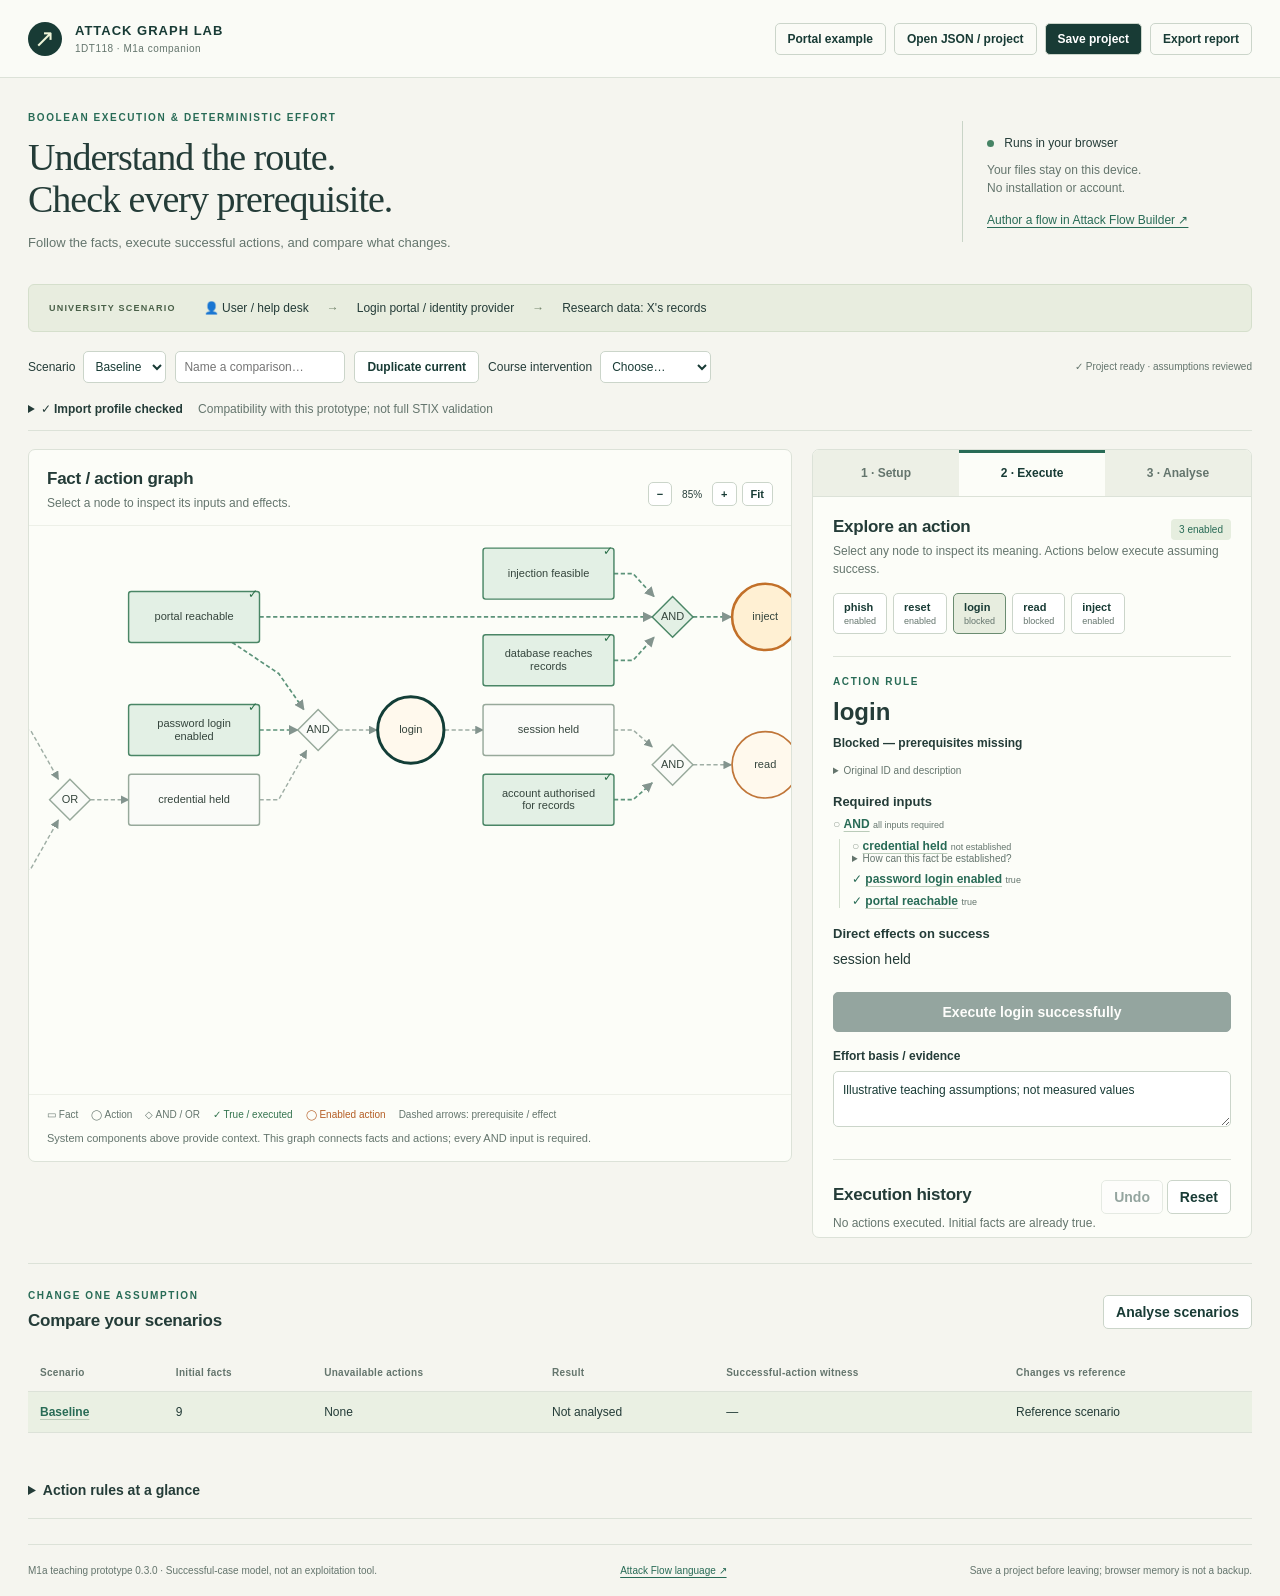
==== attack-flow-companion/index.html @ b6787e46 "Publish Attack Graph Lab companion" ====
<!doctype html>
<html lang="en"><head><meta charset="UTF-8"><meta name="viewport" content="width=device-width, initial-scale=1.0"><meta name="description" content="Explore Boolean attack rules, successful execution, and minimum effort in a browser-only teaching lab."><title>Attack Graph Lab · M1a</title>  <script type="module" crossorigin src="./assets/index-BnneqfgJ.js"></script>
  <link rel="stylesheet" crossorigin href="./assets/index-gf8H1Nhn.css">
</head><body><div id="app"></div></body></html>
---- attack-flow-companion/assets/index-gf8H1Nhn.css ----
:root{color:#243c38;font-synthesis:none;--ink:#183b35;--green:#286b56;--line:#dce2d8;--muted:#64756d;--orange:#b45d24;background:#f5f5ef;font-family:Inter,ui-sans-serif,-apple-system,BlinkMacSystemFont,Segoe UI,sans-serif;font-size:14px}*{box-sizing:border-box}body{margin:0}button,input,select,textarea{font:inherit}button,select,input,textarea{color:var(--ink);background:#fff;border:1px solid #cbd5ca;border-radius:5px}button{cursor:pointer;padding:8px 12px;font-weight:550;transition:background .12s}button:hover:not(:disabled){background:#e6eee3}button:disabled{opacity:.45;cursor:not-allowed}button:focus-visible,a:focus-visible,input:focus-visible,select:focus-visible,textarea:focus-visible,[tabindex]:focus-visible{outline-offset:3px;outline:3px solid #e2ac50}input,select,textarea{max-width:100%;padding:9px}input[type=checkbox]{width:16px;height:16px;accent-color:var(--green);flex-shrink:0}textarea{resize:vertical;width:100%;line-height:1.5}select{cursor:pointer}h1,h2,h3,h4,p{margin-top:0}h2{letter-spacing:-.25px;margin-bottom:10px;font-size:17px}h3{margin-bottom:8px;font-size:24px}h4{margin:18px 0 8px;font-size:13px}p{margin-bottom:12px;line-height:1.55}a{color:var(--green);text-underline-offset:3px}small,.tiny{font-size:11px}.muted{color:var(--muted);font-size:12px}.eyebrow{letter-spacing:1.6px;color:var(--green);margin-bottom:9px;font-size:10px;font-weight:750}code{overflow-wrap:anywhere;font-size:11px}label{line-height:1.5}input[type=checkbox]+span{flex:1}.topbar{border-bottom:1px solid var(--line);background:#fafbf6;justify-content:space-between;align-items:center;gap:20px;height:78px;padding:0 max(28px,50vw - 750px);display:flex}.brand{letter-spacing:1px;color:var(--ink);align-items:center;gap:13px;font-size:13px;font-weight:750;text-decoration:none;display:flex}.brand small{letter-spacing:.5px;color:var(--muted);margin-top:5px;font-size:10px;font-weight:400;display:block}.brand-mark{background:var(--ink);color:#eef5d9;border-radius:50%;place-content:center;width:34px;height:34px;font-size:25px;display:grid}.topbar nav{gap:8px;display:flex}.topbar nav button{background:0 0;font-size:12px}.topbar nav #save-project{background:var(--ink);color:#fff}.topbar nav #save-project:hover{background:#2c5d4f}main{max-width:1500px;margin:auto;padding:32px 28px 20px}.intro{justify-content:space-between;align-items:center;gap:30px;margin-bottom:30px;display:flex}.intro h1{letter-spacing:-1px;margin:10px 0 12px;font-family:Georgia,Times New Roman,serif;font-size:38px;font-weight:400;line-height:1.13}.intro>div>p:last-child{color:var(--muted);margin-bottom:0;font-size:13px}.intro aside{border-left:1px solid #c9d4c7;min-width:290px;padding:12px 0 12px 24px;font-size:12px;line-height:1.7}.intro aside p{color:var(--muted);margin:7px 0 12px}.local-dot{background:#468465;border-radius:50%;width:7px;height:7px;margin-right:7px;display:inline-block}.scenario-strip{background:#e8eddf;border:1px solid #d5dfcc;border-radius:6px;flex-wrap:wrap;align-items:center;gap:18px;padding:16px 20px;font-size:12px;display:flex}.scenario-strip strong{letter-spacing:1.2px;color:#496048;margin-right:10px;font-size:9px}.scenario-strip b{color:#71836a;font-weight:400}.scenario-toolbar{flex-wrap:wrap;align-items:center;gap:9px;padding:19px 0;display:flex}.scenario-toolbar label{align-items:center;gap:8px;font-size:12px;display:flex}.scenario-toolbar select{max-width:230px;padding:7px}.scenario-toolbar input{width:170px;padding:8px;font-size:12px}.scenario-toolbar button{font-size:12px}.save-status{color:var(--muted);margin-left:auto;font-size:10px}.notice{background:#fff3dc;border:1px solid #e5d7b4;border-radius:5px;margin-bottom:12px;padding:12px 42px 12px 15px;font-size:12px;line-height:1.5;position:relative}.notice button{background:0 0;border:0;font-size:20px;position:absolute;top:5px;right:6px}.previous{color:var(--muted);margin-bottom:12px;font-size:11px}.previous button{padding:4px 8px;font-size:11px}.import-report{border-bottom:1px solid var(--line);margin-bottom:18px;padding-bottom:14px;font-size:12px}.import-report summary{cursor:pointer;font-weight:600}.import-report summary span{color:var(--muted);margin-left:12px;font-weight:400}.import-report li{padding:6px 0;line-height:1.5}.import-report li strong{text-transform:uppercase;font-size:10px}.import-report li code{color:var(--muted);display:block}.import-report .error{color:#923d25}.import-report>p{color:var(--muted)}.workspace{grid-template-columns:minmax(0,1fr) 440px;align-items:start;gap:20px;display:grid}.graph-panel,.control-panel{border:1px solid var(--line);background:#fcfdf8;border-radius:7px;overflow:hidden}.panel-heading{justify-content:space-between;align-items:center;gap:12px;display:flex}.graph-panel>.panel-heading{padding:19px 18px 5px}.panel-heading p{margin-bottom:8px}.panel-heading h2{margin-bottom:5px}.zoom-controls{align-items:center;gap:5px;font-size:10px;display:flex}.zoom-controls button{padding:5px 8px;font-size:11px}.zoom-controls span{text-align:center;min-width:30px}.graph-scroll{background-color:#fcfdf8;background-image:radial-gradient(#dce3d5 .7px,#0000 .7px);background-size:18px 18px;border-top:1px solid #edf0e8;border-bottom:1px solid #edf0e8;height:570px;overflow:auto}.graph-content{padding:0}.graph-scroll svg{max-width:none;display:block}.edge{fill:none;stroke:#9faea5;stroke-width:1.7px;stroke-dasharray:5 3}.edge.live{stroke:#5c937a;stroke-width:2px}.node{cursor:pointer;outline:none}.node>circle,.node>rect,.node>path{fill:#fafbf8;stroke:#97a99b;stroke-width:1.7px}.node text{fill:#35453d;pointer-events:none;font-size:13px}.node.action>circle{fill:#fff9ed;stroke:#c07639;stroke-width:2px}.node.enabled>circle{fill:#fff0d3;stroke:#c27029;stroke-width:3px}.node.active>circle,.node.active>rect,.node.active>path{fill:#e3f0e5;stroke:#4a8666}.node.goal>rect{fill:#faf1d9;stroke:#a98029;stroke-width:2.5px}.node.unavailable{opacity:.45}.node.selected>circle,.node.selected>rect,.node.selected>path,.node:focus>circle,.node:focus>rect,.node:focus>path{stroke:#123e37;stroke-width:3.5px}.node .check{fill:#276c46;font-size:14px;font-weight:800}.legend{color:var(--muted);flex-wrap:wrap;gap:13px;padding:14px 18px 6px;font-size:10px;display:flex}.legend .orange{color:var(--orange)}.yes{color:#34744f}.model-caution{color:var(--muted);margin:0;padding:4px 18px 14px;font-size:11px}.tabs{border-bottom:1px solid var(--line);background:#edf0e6;display:flex}.tabs button{color:var(--muted);background:0 0;border:0;border-radius:0;flex:1;padding:16px 5px;font-size:12px}.tabs button[aria-selected=true]{color:var(--ink);box-shadow:inset 0 3px var(--green);background:#fcfdf8}.panel-body{max-height:740px;padding:20px;overflow:auto}.field{margin:15px 0;font-size:12px;font-weight:550;display:block}.field input,.field textarea,.field select{width:100%;margin-top:6px;font-weight:400;display:block}.fact-list{grid-template-columns:1fr 1fr;gap:7px 12px;display:grid}.fact-list label,fieldset>label,.review{align-items:start;gap:7px;font-size:11px;display:flex}fieldset{border:1px solid var(--line);border-radius:5px;margin:15px 0;padding:12px}legend{padding:0 5px;font-size:11px;font-weight:650}.review{background:#eaf0e3;border-radius:4px;margin-bottom:25px;padding:12px;line-height:1.55}.costs{border-collapse:collapse;width:100%;font-size:12px}.costs th,.costs td{text-align:left;border-bottom:1px solid var(--line);padding:8px 4px}.costs th small{color:var(--muted);font-weight:400;display:block}.costs .effort{width:95px;padding:7px}.costs thead th{color:var(--muted);font-size:10px;font-weight:500}.text-button{text-align:left;color:var(--green);text-underline-offset:3px;border:0;padding:0;font-weight:550;-webkit-text-decoration:underline #bacbb9;text-decoration:underline #bacbb9;background:0 0!important}.badge{color:var(--green);white-space:nowrap;background:#e6eedf;border-radius:4px;padding:5px 8px;font-size:10px}.action-picker{flex-wrap:wrap;gap:6px;margin:14px 0 22px;display:flex}.action-picker button{text-align:left;padding:7px 10px;font-size:11px}.action-picker span{color:var(--muted);margin-top:3px;font-size:9px;font-weight:400;display:block}.action-picker .chosen{background:#e7eddf;border-color:#6b8c71}.inspector{border-top:1px solid var(--line);border-bottom:1px solid var(--line);margin-bottom:20px;padding:17px 0}.inspector details{color:var(--muted);font-size:10px}.inspector details code{margin:9px 0;display:block}.node-status{font-size:12px;font-weight:600}.requirements{margin:0;padding-left:0;font-size:12px;list-style:none}.requirements ul{border-left:1px solid #d3dfce;margin:5px 0 7px 6px;padding-left:12px;list-style:none}.requirements li{margin:8px 0}.requirements small{color:var(--muted);font-size:9px}.truth{color:#9aa69b}.truth.yes{color:var(--green)}.primary{background:var(--ink);border-color:var(--ink);color:#fff}.primary:hover:not(:disabled){background:#2d5d4b}.wide{width:100%;margin-top:10px;padding:11px}.button-row{flex-wrap:wrap;gap:8px;margin:20px 0;display:flex}.history{padding-left:20px;font-size:12px}.history li{padding:7px 0}.history p{color:var(--muted);margin:4px 0;font-size:11px}.history small{float:right;color:var(--muted)}.success{background:#ebf3e5;border-left:3px solid #4d8558;padding:12px;font-size:12px}.result{border-top:1px solid var(--line);border-bottom:1px solid var(--line);margin:20px 0;padding:20px 0}.result-number{color:var(--ink);margin:8px 0 15px;font-family:Georgia,serif;font-size:32px;line-height:1.3}.result-number small{font-family:inherit;font-size:17px}.result p{font-size:12px}.witness{padding-left:20px;font-size:13px;line-height:2.3}.witness span{float:right;color:var(--muted);font-size:11px}.scope{background:#f0f2e9;border-radius:4px;padding:1px 13px 8px}.scope p{color:var(--muted);font-size:11px}.comparison{border-top:1px solid var(--line);margin:25px 0;padding:24px 0}.comparison>.panel-heading{margin-bottom:18px}.table-scroll{overflow:auto}.comparison table{border-collapse:collapse;width:100%;min-width:650px;font-size:12px}.comparison th,.comparison td{text-align:left;border-bottom:1px solid var(--line);padding:13px 12px}.comparison thead th{letter-spacing:.3px;color:var(--muted);font-size:10px;font-weight:550}.comparison .current{background:#eaf0e3}footer{border-top:1px solid var(--line);color:var(--muted);flex-wrap:wrap;justify-content:space-between;gap:15px;padding-top:20px;font-size:10px;display:flex}.rule-summary{border-bottom:1px solid var(--line);margin:0 0 25px;padding:0 0 20px}.rule-summary>summary{cursor:pointer;font-size:14px;font-weight:650}.rule-summary p{margin-top:15px}.rule-summary table{border-collapse:collapse;width:100%;min-width:650px;font-size:12px}.rule-summary td,.rule-summary th{text-align:left;border-bottom:1px solid var(--line);padding:12px;line-height:1.7}.rule-summary th small{color:var(--muted);font-size:10px;font-weight:400;display:block}@media (min-width:1700px){.workspace{grid-template-columns:minmax(0,1fr) 470px}.graph-scroll{height:650px}.panel-body{max-height:820px}}@media (max-width:1100px){.workspace{grid-template-columns:minmax(0,1fr) 380px}.topbar{flex-wrap:wrap;height:auto;min-height:78px;padding:18px 22px}.intro h1{font-size:33px}.scenario-toolbar .save-status{margin-left:0}.fact-list{grid-template-columns:1fr}.graph-scroll{height:560px}}@media (max-width:800px){main{padding:22px 16px}.workspace{grid-template-columns:1fr}.intro{align-items:start;gap:20px}.intro aside{min-width:0;max-width:220px;padding-left:15px;font-size:11px}.intro h1{font-size:29px}.graph-scroll{height:400px}.panel-body{max-height:none}.topbar nav{flex-wrap:wrap}.topbar nav button{padding:7px;font-size:11px}.scenario-strip{gap:10px}.comparison .panel-heading{align-items:start}.import-report summary span{margin:6px 0;display:block}.fact-list{grid-template-columns:1fr 1fr}}@media (max-width:500px){.intro{display:block}.intro aside{border-left:0;max-width:none;padding:10px 0}.intro h1 br{display:initial}.scenario-toolbar{align-items:stretch}.scenario-toolbar label{flex-wrap:wrap}.panel-body{padding:16px}.scenario-strip{font-size:11px}.fact-list{grid-template-columns:1fr}.zoom-controls{gap:3px}.graph-panel>.panel-heading{padding:14px 10px 5px}.graph-panel h2{font-size:15px}}
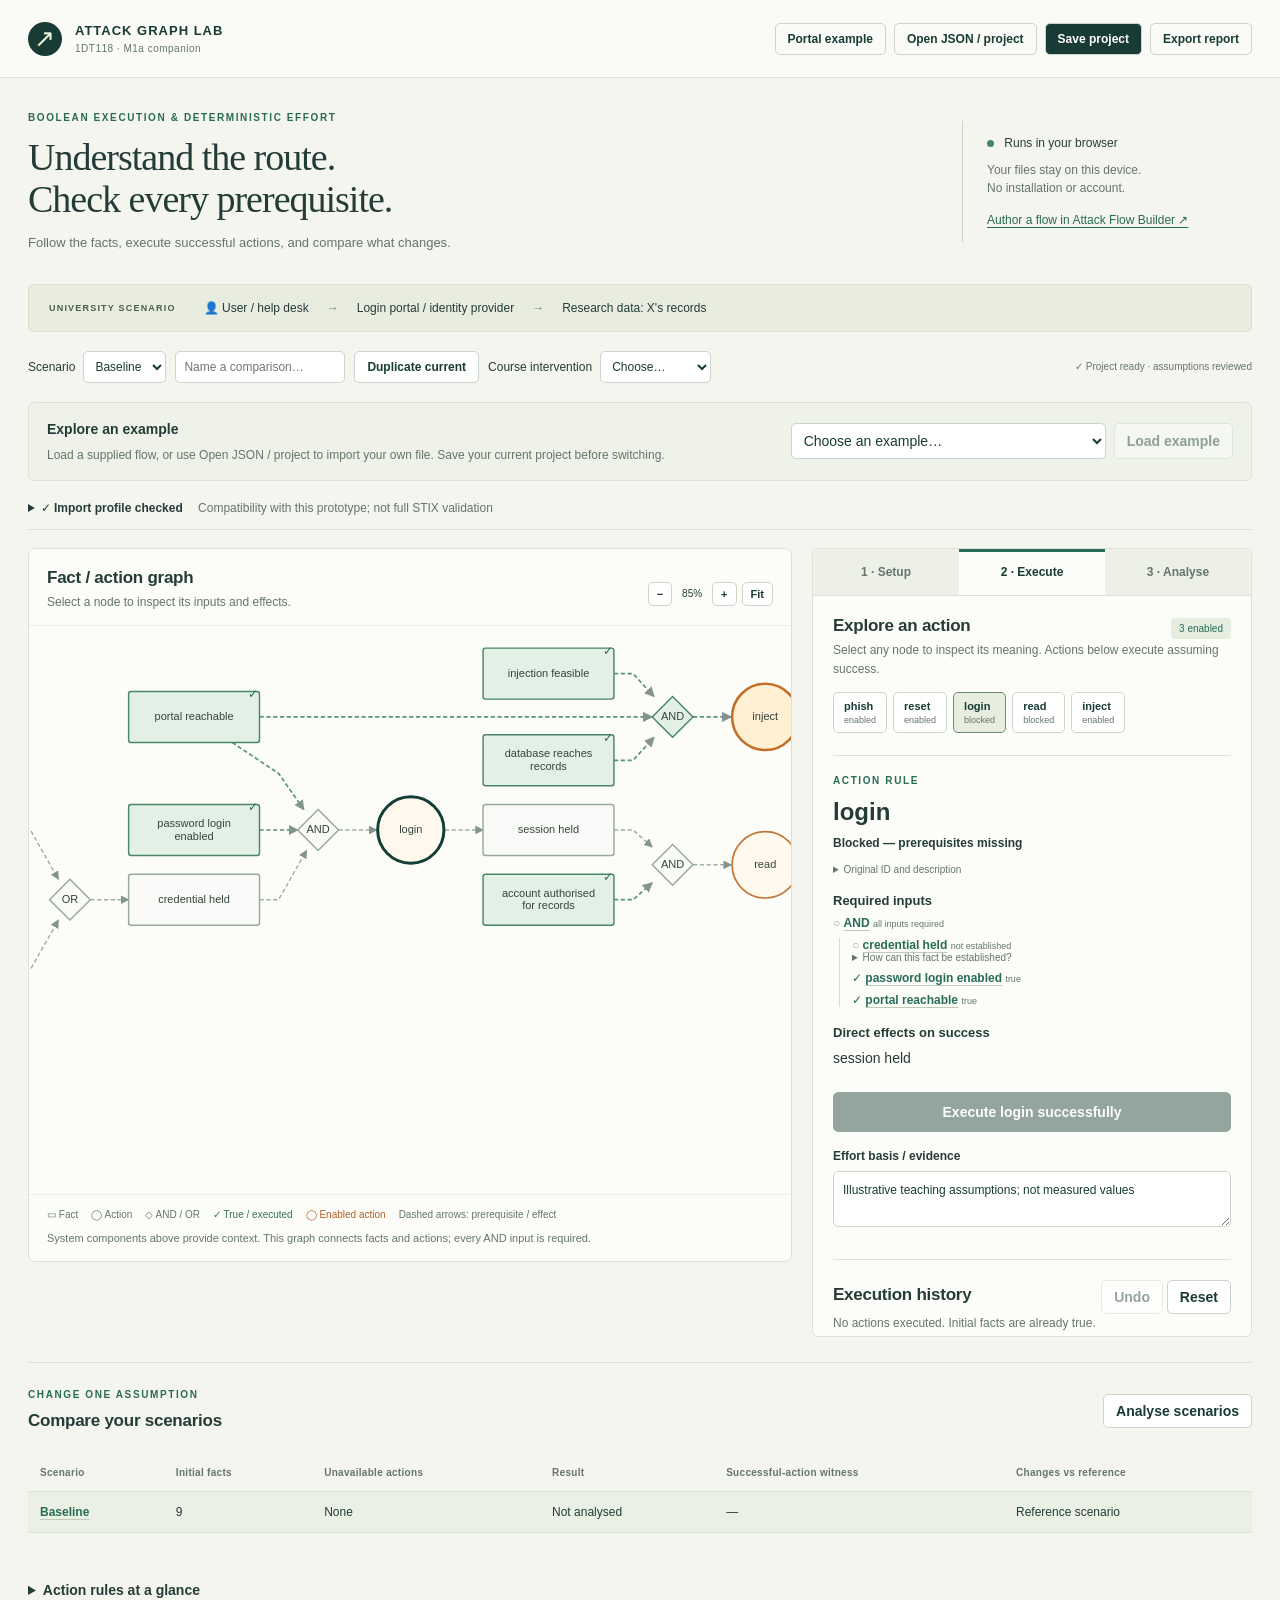
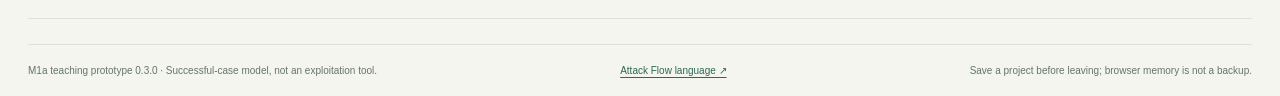
==== commit e05007b1: "Publish dynamic example selector and verified companion build" ====
--- a/attack-flow-companion/index.html
+++ b/attack-flow-companion/index.html
@@ -1,4 +1,4 @@
 <!doctype html>
-<html lang="en"><head><meta charset="UTF-8"><meta name="viewport" content="width=device-width, initial-scale=1.0"><meta name="description" content="Explore Boolean attack rules, successful execution, and minimum effort in a browser-only teaching lab."><title>Attack Graph Lab · M1a</title>  <script type="module" crossorigin src="./assets/index-BnneqfgJ.js"></script>
-  <link rel="stylesheet" crossorigin href="./assets/index-gf8H1Nhn.css">
+<html lang="en"><head><meta charset="UTF-8"><meta name="viewport" content="width=device-width, initial-scale=1.0"><meta name="description" content="Explore Boolean attack rules, successful execution, and minimum effort in a browser-only teaching lab."><title>Attack Graph Lab · M1a</title>  <script type="module" crossorigin src="./assets/index-gMmMOft0.js"></script>
+  <link rel="stylesheet" crossorigin href="./assets/index-DsyqWBYB.css">
 </head><body><div id="app"></div></body></html>
--- a/attack-flow-companion/assets/index-DsyqWBYB.css
+++ b/attack-flow-companion/assets/index-DsyqWBYB.css
@@ -0,0 +1 @@
+:root{color:#243c38;font-synthesis:none;--ink:#183b35;--green:#286b56;--line:#dce2d8;--muted:#64756d;--orange:#b45d24;background:#f5f5ef;font-family:Inter,ui-sans-serif,-apple-system,BlinkMacSystemFont,Segoe UI,sans-serif;font-size:14px}*{box-sizing:border-box}body{margin:0}button,input,select,textarea{font:inherit}button,select,input,textarea{color:var(--ink);background:#fff;border:1px solid #cbd5ca;border-radius:5px}button{cursor:pointer;padding:8px 12px;font-weight:550;transition:background .12s}button:hover:not(:disabled){background:#e6eee3}button:disabled{opacity:.45;cursor:not-allowed}button:focus-visible,a:focus-visible,input:focus-visible,select:focus-visible,textarea:focus-visible,[tabindex]:focus-visible{outline-offset:3px;outline:3px solid #e2ac50}input,select,textarea{max-width:100%;padding:9px}input[type=checkbox]{width:16px;height:16px;accent-color:var(--green);flex-shrink:0}textarea{resize:vertical;width:100%;line-height:1.5}select{cursor:pointer}h1,h2,h3,h4,p{margin-top:0}h2{letter-spacing:-.25px;margin-bottom:10px;font-size:17px}h3{margin-bottom:8px;font-size:24px}h4{margin:18px 0 8px;font-size:13px}p{margin-bottom:12px;line-height:1.55}a{color:var(--green);text-underline-offset:3px}small,.tiny{font-size:11px}.muted{color:var(--muted);font-size:12px}.eyebrow{letter-spacing:1.6px;color:var(--green);margin-bottom:9px;font-size:10px;font-weight:750}code{overflow-wrap:anywhere;font-size:11px}label{line-height:1.5}input[type=checkbox]+span{flex:1}.topbar{border-bottom:1px solid var(--line);background:#fafbf6;justify-content:space-between;align-items:center;gap:20px;height:78px;padding:0 max(28px,50vw - 750px);display:flex}.brand{letter-spacing:1px;color:var(--ink);align-items:center;gap:13px;font-size:13px;font-weight:750;text-decoration:none;display:flex}.brand small{letter-spacing:.5px;color:var(--muted);margin-top:5px;font-size:10px;font-weight:400;display:block}.brand-mark{background:var(--ink);color:#eef5d9;border-radius:50%;place-content:center;width:34px;height:34px;font-size:25px;display:grid}.topbar nav{gap:8px;display:flex}.topbar nav button{background:0 0;font-size:12px}.topbar nav #save-project{background:var(--ink);color:#fff}.topbar nav #save-project:hover{background:#2c5d4f}main{max-width:1500px;margin:auto;padding:32px 28px 20px}.intro{justify-content:space-between;align-items:center;gap:30px;margin-bottom:30px;display:flex}.intro h1{letter-spacing:-1px;margin:10px 0 12px;font-family:Georgia,Times New Roman,serif;font-size:38px;font-weight:400;line-height:1.13}.intro>div>p:last-child{color:var(--muted);margin-bottom:0;font-size:13px}.intro aside{border-left:1px solid #c9d4c7;min-width:290px;padding:12px 0 12px 24px;font-size:12px;line-height:1.7}.intro aside p{color:var(--muted);margin:7px 0 12px}.local-dot{background:#468465;border-radius:50%;width:7px;height:7px;margin-right:7px;display:inline-block}.scenario-strip{background:#e8eddf;border:1px solid #d5dfcc;border-radius:6px;flex-wrap:wrap;align-items:center;gap:18px;padding:16px 20px;font-size:12px;display:flex}.scenario-strip strong{letter-spacing:1.2px;color:#496048;margin-right:10px;font-size:9px}.scenario-strip b{color:#71836a;font-weight:400}.scenario-toolbar{flex-wrap:wrap;align-items:center;gap:9px;padding:19px 0;display:flex}.scenario-toolbar label{align-items:center;gap:8px;font-size:12px;display:flex}.scenario-toolbar select{max-width:230px;padding:7px}.scenario-toolbar input{width:170px;padding:8px;font-size:12px}.scenario-toolbar button{font-size:12px}.save-status{color:var(--muted);margin-left:auto;font-size:10px}.notice{background:#fff3dc;border:1px solid #e5d7b4;border-radius:5px;margin-bottom:12px;padding:12px 42px 12px 15px;font-size:12px;line-height:1.5;position:relative}.notice button{background:0 0;border:0;font-size:20px;position:absolute;top:5px;right:6px}.previous{color:var(--muted);margin-bottom:12px;font-size:11px}.previous button{padding:4px 8px;font-size:11px}.import-report{border-bottom:1px solid var(--line);margin-bottom:18px;padding-bottom:14px;font-size:12px}.import-report summary{cursor:pointer;font-weight:600}.import-report summary span{color:var(--muted);margin-left:12px;font-weight:400}.import-report li{padding:6px 0;line-height:1.5}.import-report li strong{text-transform:uppercase;font-size:10px}.import-report li code{color:var(--muted);display:block}.import-report .error{color:#923d25}.import-report>p{color:var(--muted)}.workspace{grid-template-columns:minmax(0,1fr) 440px;align-items:start;gap:20px;display:grid}.graph-panel,.control-panel{border:1px solid var(--line);background:#fcfdf8;border-radius:7px;overflow:hidden}.panel-heading{justify-content:space-between;align-items:center;gap:12px;display:flex}.graph-panel>.panel-heading{padding:19px 18px 5px}.panel-heading p{margin-bottom:8px}.panel-heading h2{margin-bottom:5px}.zoom-controls{align-items:center;gap:5px;font-size:10px;display:flex}.zoom-controls button{padding:5px 8px;font-size:11px}.zoom-controls span{text-align:center;min-width:30px}.graph-scroll{background-color:#fcfdf8;background-image:radial-gradient(#dce3d5 .7px,#0000 .7px);background-size:18px 18px;border-top:1px solid #edf0e8;border-bottom:1px solid #edf0e8;height:570px;overflow:auto}.graph-content{padding:0}.graph-scroll svg{max-width:none;display:block}.edge{fill:none;stroke:#9faea5;stroke-width:1.7px;stroke-dasharray:5 3}.edge.live{stroke:#5c937a;stroke-width:2px}.node{cursor:pointer;outline:none}.node>circle,.node>rect,.node>path{fill:#fafbf8;stroke:#97a99b;stroke-width:1.7px}.node text{fill:#35453d;pointer-events:none;font-size:13px}.node.action>circle{fill:#fff9ed;stroke:#c07639;stroke-width:2px}.node.enabled>circle{fill:#fff0d3;stroke:#c27029;stroke-width:3px}.node.active>circle,.node.active>rect,.node.active>path{fill:#e3f0e5;stroke:#4a8666}.node.goal>rect{fill:#faf1d9;stroke:#a98029;stroke-width:2.5px}.node.unavailable{opacity:.45}.node.selected>circle,.node.selected>rect,.node.selected>path,.node:focus>circle,.node:focus>rect,.node:focus>path{stroke:#123e37;stroke-width:3.5px}.node .check{fill:#276c46;font-size:14px;font-weight:800}.legend{color:var(--muted);flex-wrap:wrap;gap:13px;padding:14px 18px 6px;font-size:10px;display:flex}.legend .orange{color:var(--orange)}.yes{color:#34744f}.model-caution{color:var(--muted);margin:0;padding:4px 18px 14px;font-size:11px}.tabs{border-bottom:1px solid var(--line);background:#edf0e6;display:flex}.tabs button{color:var(--muted);background:0 0;border:0;border-radius:0;flex:1;padding:16px 5px;font-size:12px}.tabs button[aria-selected=true]{color:var(--ink);box-shadow:inset 0 3px var(--green);background:#fcfdf8}.panel-body{max-height:740px;padding:20px;overflow:auto}.field{margin:15px 0;font-size:12px;font-weight:550;display:block}.field input,.field textarea,.field select{width:100%;margin-top:6px;font-weight:400;display:block}.fact-list{grid-template-columns:1fr 1fr;gap:7px 12px;display:grid}.fact-list label,fieldset>label,.review{align-items:start;gap:7px;font-size:11px;display:flex}fieldset{border:1px solid var(--line);border-radius:5px;margin:15px 0;padding:12px}legend{padding:0 5px;font-size:11px;font-weight:650}.review{background:#eaf0e3;border-radius:4px;margin-bottom:25px;padding:12px;line-height:1.55}.costs{border-collapse:collapse;width:100%;font-size:12px}.costs th,.costs td{text-align:left;border-bottom:1px solid var(--line);padding:8px 4px}.costs th small{color:var(--muted);font-weight:400;display:block}.costs .effort{width:95px;padding:7px}.costs thead th{color:var(--muted);font-size:10px;font-weight:500}.text-button{text-align:left;color:var(--green);text-underline-offset:3px;border:0;padding:0;font-weight:550;-webkit-text-decoration:underline #bacbb9;text-decoration:underline #bacbb9;background:0 0!important}.badge{color:var(--green);white-space:nowrap;background:#e6eedf;border-radius:4px;padding:5px 8px;font-size:10px}.action-picker{flex-wrap:wrap;gap:6px;margin:14px 0 22px;display:flex}.action-picker button{text-align:left;padding:7px 10px;font-size:11px}.action-picker span{color:var(--muted);margin-top:3px;font-size:9px;font-weight:400;display:block}.action-picker .chosen{background:#e7eddf;border-color:#6b8c71}.inspector{border-top:1px solid var(--line);border-bottom:1px solid var(--line);margin-bottom:20px;padding:17px 0}.inspector details{color:var(--muted);font-size:10px}.inspector details code{margin:9px 0;display:block}.node-status{font-size:12px;font-weight:600}.requirements{margin:0;padding-left:0;font-size:12px;list-style:none}.requirements ul{border-left:1px solid #d3dfce;margin:5px 0 7px 6px;padding-left:12px;list-style:none}.requirements li{margin:8px 0}.requirements small{color:var(--muted);font-size:9px}.truth{color:#9aa69b}.truth.yes{color:var(--green)}.primary{background:var(--ink);border-color:var(--ink);color:#fff}.primary:hover:not(:disabled){background:#2d5d4b}.wide{width:100%;margin-top:10px;padding:11px}.button-row{flex-wrap:wrap;gap:8px;margin:20px 0;display:flex}.history{padding-left:20px;font-size:12px}.history li{padding:7px 0}.history p{color:var(--muted);margin:4px 0;font-size:11px}.history small{float:right;color:var(--muted)}.success{background:#ebf3e5;border-left:3px solid #4d8558;padding:12px;font-size:12px}.result{border-top:1px solid var(--line);border-bottom:1px solid var(--line);margin:20px 0;padding:20px 0}.result-number{color:var(--ink);margin:8px 0 15px;font-family:Georgia,serif;font-size:32px;line-height:1.3}.result-number small{font-family:inherit;font-size:17px}.result p{font-size:12px}.witness{padding-left:20px;font-size:13px;line-height:2.3}.witness span{float:right;color:var(--muted);font-size:11px}.scope{background:#f0f2e9;border-radius:4px;padding:1px 13px 8px}.scope p{color:var(--muted);font-size:11px}.comparison{border-top:1px solid var(--line);margin:25px 0;padding:24px 0}.comparison>.panel-heading{margin-bottom:18px}.table-scroll{overflow:auto}.comparison table{border-collapse:collapse;width:100%;min-width:650px;font-size:12px}.comparison th,.comparison td{text-align:left;border-bottom:1px solid var(--line);padding:13px 12px}.comparison thead th{letter-spacing:.3px;color:var(--muted);font-size:10px;font-weight:550}.comparison .current{background:#eaf0e3}footer{border-top:1px solid var(--line);color:var(--muted);flex-wrap:wrap;justify-content:space-between;gap:15px;padding-top:20px;font-size:10px;display:flex}.rule-summary{border-bottom:1px solid var(--line);margin:0 0 25px;padding:0 0 20px}.rule-summary>summary{cursor:pointer;font-size:14px;font-weight:650}.rule-summary p{margin-top:15px}.rule-summary table{border-collapse:collapse;width:100%;min-width:650px;font-size:12px}.rule-summary td,.rule-summary th{text-align:left;border-bottom:1px solid var(--line);padding:12px;line-height:1.7}.rule-summary th small{color:var(--muted);font-size:10px;font-weight:400;display:block}@media (min-width:1700px){.workspace{grid-template-columns:minmax(0,1fr) 470px}.graph-scroll{height:650px}.panel-body{max-height:820px}}@media (max-width:1100px){.workspace{grid-template-columns:minmax(0,1fr) 380px}.topbar{flex-wrap:wrap;height:auto;min-height:78px;padding:18px 22px}.intro h1{font-size:33px}.scenario-toolbar .save-status{margin-left:0}.fact-list{grid-template-columns:1fr}.graph-scroll{height:560px}}@media (max-width:800px){main{padding:22px 16px}.workspace{grid-template-columns:1fr}.intro{align-items:start;gap:20px}.intro aside{min-width:0;max-width:220px;padding-left:15px;font-size:11px}.intro h1{font-size:29px}.graph-scroll{height:400px}.panel-body{max-height:none}.topbar nav{flex-wrap:wrap}.topbar nav button{padding:7px;font-size:11px}.scenario-strip{gap:10px}.comparison .panel-heading{align-items:start}.import-report summary span{margin:6px 0;display:block}.fact-list{grid-template-columns:1fr 1fr}}@media (max-width:500px){.intro{display:block}.intro aside{border-left:0;max-width:none;padding:10px 0}.intro h1 br{display:initial}.scenario-toolbar{align-items:stretch}.scenario-toolbar label{flex-wrap:wrap}.panel-body{padding:16px}.scenario-strip{font-size:11px}.fact-list{grid-template-columns:1fr}.zoom-controls{gap:3px}.graph-panel>.panel-heading{padding:14px 10px 5px}.graph-panel h2{font-size:15px}}.example-library{border:1px solid var(--line);background:#eef2e8;border-radius:6px;flex-wrap:wrap;justify-content:space-between;align-items:center;gap:20px;margin:0 0 20px;padding:16px 18px;display:flex}.example-library label{font-weight:650}.example-library p{margin:6px 0 0;font-size:12px}.example-controls{flex-wrap:wrap;gap:8px;max-width:100%;display:flex}.example-controls select{min-width:220px;max-width:100%;padding:8px}.example-controls button{white-space:nowrap}@media (max-width:500px){.example-controls{width:100%}.example-controls select{width:100%;min-width:0}}
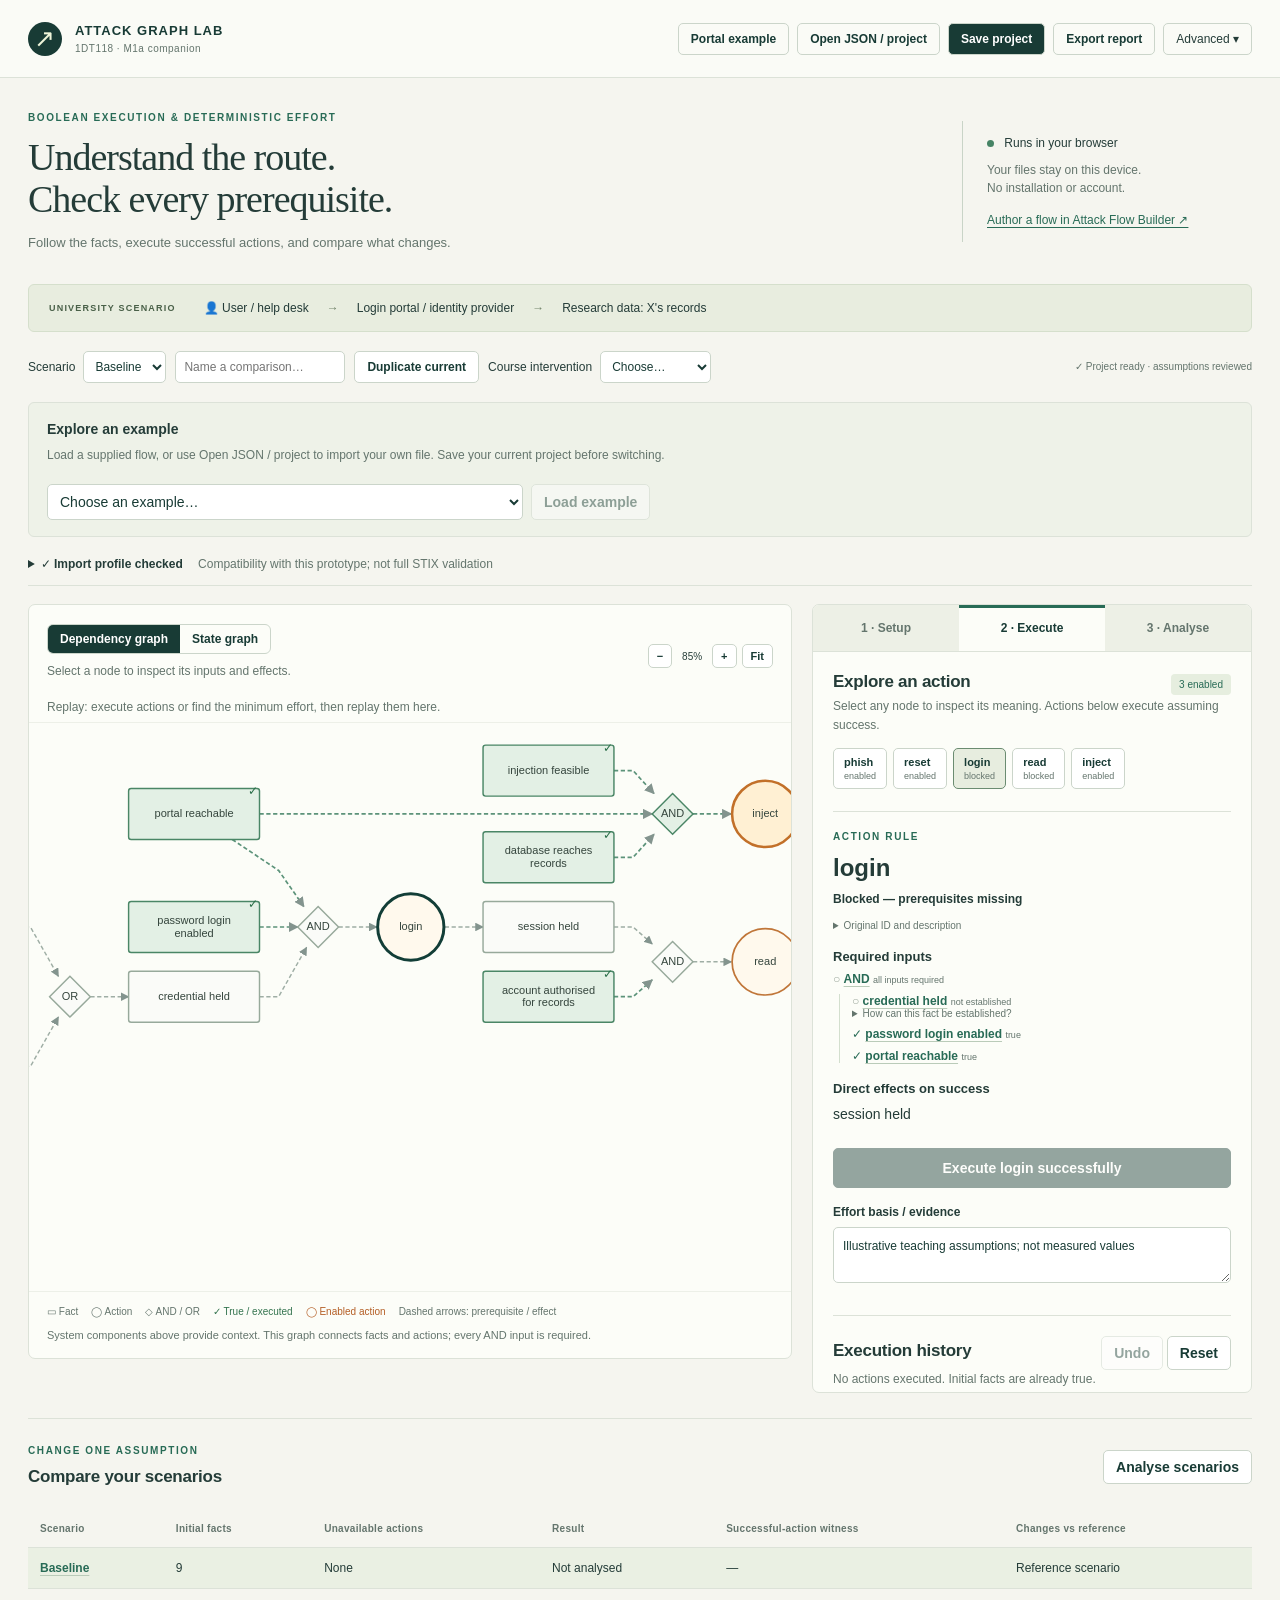
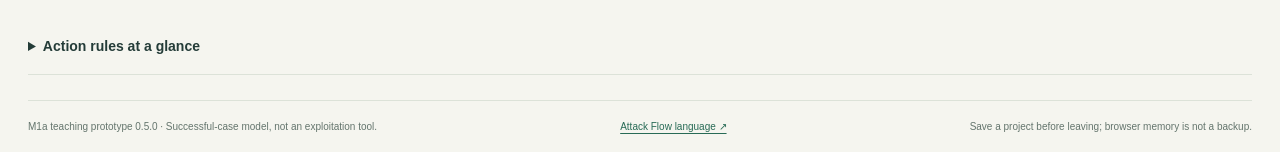
==== commit 0daf85da: "updates to attack-flow" ====
--- a/attack-flow-companion/index.html
+++ b/attack-flow-companion/index.html
@@ -1,4 +1,4 @@
 <!doctype html>
-<html lang="en"><head><meta charset="UTF-8"><meta name="viewport" content="width=device-width, initial-scale=1.0"><meta name="description" content="Explore Boolean attack rules, successful execution, and minimum effort in a browser-only teaching lab."><title>Attack Graph Lab · M1a</title>  <script type="module" crossorigin src="./assets/index-gMmMOft0.js"></script>
-  <link rel="stylesheet" crossorigin href="./assets/index-DsyqWBYB.css">
+<html lang="en"><head><meta charset="UTF-8"><meta name="viewport" content="width=device-width, initial-scale=1.0"><meta name="description" content="Explore Boolean attack rules, successful execution, and minimum effort in a browser-only teaching lab."><title>Attack Graph Lab · M1a</title>  <script type="module" crossorigin src="./assets/index-CYoRhd_j.js"></script>
+  <link rel="stylesheet" crossorigin href="./assets/index-DUgejhs0.css">
 </head><body><div id="app"></div></body></html>
--- a/attack-flow-companion/assets/index-DUgejhs0.css
+++ b/attack-flow-companion/assets/index-DUgejhs0.css
@@ -0,0 +1 @@
+:root{color:#243c38;font-synthesis:none;--ink:#183b35;--green:#286b56;--line:#dce2d8;--muted:#64756d;--orange:#b45d24;background:#f5f5ef;font-family:Inter,ui-sans-serif,-apple-system,BlinkMacSystemFont,Segoe UI,sans-serif;font-size:14px}*{box-sizing:border-box}body{margin:0}button,input,select,textarea{font:inherit}button,select,input,textarea{color:var(--ink);background:#fff;border:1px solid #cbd5ca;border-radius:5px}button{cursor:pointer;padding:8px 12px;font-weight:550;transition:background .12s}button:hover:not(:disabled){background:#e6eee3}button:disabled{opacity:.45;cursor:not-allowed}button:focus-visible,a:focus-visible,input:focus-visible,select:focus-visible,textarea:focus-visible,[tabindex]:focus-visible{outline-offset:3px;outline:3px solid #e2ac50}input,select,textarea{max-width:100%;padding:9px}input[type=checkbox]{width:16px;height:16px;accent-color:var(--green);flex-shrink:0}textarea{resize:vertical;width:100%;line-height:1.5}select{cursor:pointer}h1,h2,h3,h4,p{margin-top:0}h2{letter-spacing:-.25px;margin-bottom:10px;font-size:17px}h3{margin-bottom:8px;font-size:24px}h4{margin:18px 0 8px;font-size:13px}p{margin-bottom:12px;line-height:1.55}a{color:var(--green);text-underline-offset:3px}small,.tiny{font-size:11px}.muted{color:var(--muted);font-size:12px}.eyebrow{letter-spacing:1.6px;color:var(--green);margin-bottom:9px;font-size:10px;font-weight:750}code{overflow-wrap:anywhere;font-size:11px}label{line-height:1.5}input[type=checkbox]+span{flex:1}.topbar{border-bottom:1px solid var(--line);background:#fafbf6;justify-content:space-between;align-items:center;gap:20px;height:78px;padding:0 max(28px,50vw - 750px);display:flex}.brand{letter-spacing:1px;color:var(--ink);align-items:center;gap:13px;font-size:13px;font-weight:750;text-decoration:none;display:flex}.brand small{letter-spacing:.5px;color:var(--muted);margin-top:5px;font-size:10px;font-weight:400;display:block}.brand-mark{background:var(--ink);color:#eef5d9;border-radius:50%;place-content:center;width:34px;height:34px;font-size:25px;display:grid}.topbar nav{gap:8px;display:flex}.topbar nav button{background:0 0;font-size:12px}.topbar nav #save-project{background:var(--ink);color:#fff}.topbar nav #save-project:hover{background:#2c5d4f}main{max-width:1500px;margin:auto;padding:32px 28px 20px}.intro{justify-content:space-between;align-items:center;gap:30px;margin-bottom:30px;display:flex}.intro h1{letter-spacing:-1px;margin:10px 0 12px;font-family:Georgia,Times New Roman,serif;font-size:38px;font-weight:400;line-height:1.13}.intro>div>p:last-child{color:var(--muted);margin-bottom:0;font-size:13px}.intro aside{border-left:1px solid #c9d4c7;min-width:290px;padding:12px 0 12px 24px;font-size:12px;line-height:1.7}.intro aside p{color:var(--muted);margin:7px 0 12px}.local-dot{background:#468465;border-radius:50%;width:7px;height:7px;margin-right:7px;display:inline-block}.scenario-strip{background:#e8eddf;border:1px solid #d5dfcc;border-radius:6px;flex-wrap:wrap;align-items:center;gap:18px;padding:16px 20px;font-size:12px;display:flex}.scenario-strip strong{letter-spacing:1.2px;color:#496048;margin-right:10px;font-size:9px}.scenario-strip b{color:#71836a;font-weight:400}.scenario-toolbar{flex-wrap:wrap;align-items:center;gap:9px;padding:19px 0;display:flex}.scenario-toolbar label{align-items:center;gap:8px;font-size:12px;display:flex}.scenario-toolbar select{max-width:230px;padding:7px}.scenario-toolbar input{width:170px;padding:8px;font-size:12px}.scenario-toolbar button{font-size:12px}.save-status{color:var(--muted);margin-left:auto;font-size:10px}.notice{background:#fff3dc;border:1px solid #e5d7b4;border-radius:5px;margin-bottom:12px;padding:12px 42px 12px 15px;font-size:12px;line-height:1.5;position:relative}.notice button{background:0 0;border:0;font-size:20px;position:absolute;top:5px;right:6px}.previous{color:var(--muted);margin-bottom:12px;font-size:11px}.previous button{padding:4px 8px;font-size:11px}.import-report{border-bottom:1px solid var(--line);margin-bottom:18px;padding-bottom:14px;font-size:12px}.import-report summary{cursor:pointer;font-weight:600}.import-report summary span{color:var(--muted);margin-left:12px;font-weight:400}.import-report li{padding:6px 0;line-height:1.5}.import-report li strong{text-transform:uppercase;font-size:10px}.import-report li code{color:var(--muted);display:block}.import-report .error{color:#923d25}.import-report>p{color:var(--muted)}.workspace{grid-template-columns:minmax(0,1fr) 440px;align-items:start;gap:20px;display:grid}.graph-panel,.control-panel{border:1px solid var(--line);background:#fcfdf8;border-radius:7px;overflow:hidden}.panel-heading{justify-content:space-between;align-items:center;gap:12px;display:flex}.graph-panel>.panel-heading{padding:19px 18px 5px}.panel-heading p{margin-bottom:8px}.panel-heading h2{margin-bottom:5px}.zoom-controls{align-items:center;gap:5px;font-size:10px;display:flex}.zoom-controls button{padding:5px 8px;font-size:11px}.zoom-controls span{text-align:center;min-width:30px}.graph-scroll{background-color:#fcfdf8;background-image:radial-gradient(#dce3d5 .7px,#0000 .7px);background-size:18px 18px;border-top:1px solid #edf0e8;border-bottom:1px solid #edf0e8;height:570px;overflow:auto}.graph-content{padding:0}.graph-scroll svg{max-width:none;display:block}.edge{fill:none;stroke:#9faea5;stroke-width:1.7px;stroke-dasharray:5 3}.edge.live{stroke:#5c937a;stroke-width:2px}.node{cursor:pointer;outline:none}.node>circle,.node>rect,.node>path{fill:#fafbf8;stroke:#97a99b;stroke-width:1.7px}.node text{fill:#35453d;pointer-events:none;font-size:13px}.node.action>circle{fill:#fff9ed;stroke:#c07639;stroke-width:2px}.node.enabled>circle{fill:#fff0d3;stroke:#c27029;stroke-width:3px}.node.active>circle,.node.active>rect,.node.active>path{fill:#e3f0e5;stroke:#4a8666}.node.goal>rect{fill:#faf1d9;stroke:#a98029;stroke-width:2.5px}.node.unavailable{opacity:.45}.node.selected>circle,.node.selected>rect,.node.selected>path,.node:focus>circle,.node:focus>rect,.node:focus>path{stroke:#123e37;stroke-width:3.5px}.node .check{fill:#276c46;font-size:14px;font-weight:800}.legend{color:var(--muted);flex-wrap:wrap;gap:13px;padding:14px 18px 6px;font-size:10px;display:flex}.legend .orange{color:var(--orange)}.yes{color:#34744f}.model-caution{color:var(--muted);margin:0;padding:4px 18px 14px;font-size:11px}.tabs{border-bottom:1px solid var(--line);background:#edf0e6;display:flex}.tabs button{color:var(--muted);background:0 0;border:0;border-radius:0;flex:1;padding:16px 5px;font-size:12px}.tabs button[aria-selected=true]{color:var(--ink);box-shadow:inset 0 3px var(--green);background:#fcfdf8}.panel-body{max-height:740px;padding:20px;overflow:auto}.field{margin:15px 0;font-size:12px;font-weight:550;display:block}.field input,.field textarea,.field select{width:100%;margin-top:6px;font-weight:400;display:block}.fact-list{grid-template-columns:1fr 1fr;gap:7px 12px;display:grid}.fact-list label,fieldset>label,.review{align-items:start;gap:7px;font-size:11px;display:flex}fieldset{border:1px solid var(--line);border-radius:5px;margin:15px 0;padding:12px}legend{padding:0 5px;font-size:11px;font-weight:650}.review{background:#eaf0e3;border-radius:4px;margin-bottom:25px;padding:12px;line-height:1.55}.costs{border-collapse:collapse;width:100%;font-size:12px}.costs th,.costs td{text-align:left;border-bottom:1px solid var(--line);padding:8px 4px}.costs th small{color:var(--muted);font-weight:400;display:block}.costs .effort{width:95px;padding:7px}.costs thead th{color:var(--muted);font-size:10px;font-weight:500}.text-button{text-align:left;color:var(--green);text-underline-offset:3px;border:0;padding:0;font-weight:550;-webkit-text-decoration:underline #bacbb9;text-decoration:underline #bacbb9;background:0 0!important}.badge{color:var(--green);white-space:nowrap;background:#e6eedf;border-radius:4px;padding:5px 8px;font-size:10px}.action-picker{flex-wrap:wrap;gap:6px;margin:14px 0 22px;display:flex}.action-picker button{text-align:left;padding:7px 10px;font-size:11px}.action-picker span{color:var(--muted);margin-top:3px;font-size:9px;font-weight:400;display:block}.action-picker .chosen{background:#e7eddf;border-color:#6b8c71}.inspector{border-top:1px solid var(--line);border-bottom:1px solid var(--line);margin-bottom:20px;padding:17px 0}.inspector details{color:var(--muted);font-size:10px}.inspector details code{margin:9px 0;display:block}.node-status{font-size:12px;font-weight:600}.requirements{margin:0;padding-left:0;font-size:12px;list-style:none}.requirements ul{border-left:1px solid #d3dfce;margin:5px 0 7px 6px;padding-left:12px;list-style:none}.requirements li{margin:8px 0}.requirements small{color:var(--muted);font-size:9px}.truth{color:#9aa69b}.truth.yes{color:var(--green)}.primary{background:var(--ink);border-color:var(--ink);color:#fff}.primary:hover:not(:disabled){background:#2d5d4b}.wide{width:100%;margin-top:10px;padding:11px}.button-row{flex-wrap:wrap;gap:8px;margin:20px 0;display:flex}.history{padding-left:20px;font-size:12px}.history li{padding:7px 0}.history p{color:var(--muted);margin:4px 0;font-size:11px}.history small{float:right;color:var(--muted)}.success{background:#ebf3e5;border-left:3px solid #4d8558;padding:12px;font-size:12px}.result{border-top:1px solid var(--line);border-bottom:1px solid var(--line);margin:20px 0;padding:20px 0}.result-number{color:var(--ink);margin:8px 0 15px;font-family:Georgia,serif;font-size:32px;line-height:1.3}.result-number small{font-family:inherit;font-size:17px}.result p{font-size:12px}.witness{padding-left:20px;font-size:13px;line-height:2.3}.witness span{float:right;color:var(--muted);font-size:11px}.scope{background:#f0f2e9;border-radius:4px;padding:1px 13px 8px}.scope p{color:var(--muted);font-size:11px}.comparison{border-top:1px solid var(--line);margin:25px 0;padding:24px 0}.comparison>.panel-heading{margin-bottom:18px}.table-scroll{overflow:auto}.comparison table{border-collapse:collapse;width:100%;min-width:650px;font-size:12px}.comparison th,.comparison td{text-align:left;border-bottom:1px solid var(--line);padding:13px 12px}.comparison thead th{letter-spacing:.3px;color:var(--muted);font-size:10px;font-weight:550}.comparison .current{background:#eaf0e3}footer{border-top:1px solid var(--line);color:var(--muted);flex-wrap:wrap;justify-content:space-between;gap:15px;padding-top:20px;font-size:10px;display:flex}.rule-summary{border-bottom:1px solid var(--line);margin:0 0 25px;padding:0 0 20px}.rule-summary>summary{cursor:pointer;font-size:14px;font-weight:650}.rule-summary p{margin-top:15px}.rule-summary table{border-collapse:collapse;width:100%;min-width:650px;font-size:12px}.rule-summary td,.rule-summary th{text-align:left;border-bottom:1px solid var(--line);padding:12px;line-height:1.7}.rule-summary th small{color:var(--muted);font-size:10px;font-weight:400;display:block}@media (min-width:1700px){.workspace{grid-template-columns:minmax(0,1fr) 470px}.graph-scroll{height:650px}.panel-body{max-height:820px}}@media (max-width:1100px){.workspace{grid-template-columns:minmax(0,1fr) 380px}.topbar{flex-wrap:wrap;height:auto;min-height:78px;padding:18px 22px}.intro h1{font-size:33px}.scenario-toolbar .save-status{margin-left:0}.fact-list{grid-template-columns:1fr}.graph-scroll{height:560px}}@media (max-width:800px){main{padding:22px 16px}.workspace{grid-template-columns:1fr}.intro{align-items:start;gap:20px}.intro aside{min-width:0;max-width:220px;padding-left:15px;font-size:11px}.intro h1{font-size:29px}.graph-scroll{height:400px}.panel-body{max-height:none}.topbar nav{flex-wrap:wrap}.topbar nav button{padding:7px;font-size:11px}.scenario-strip{gap:10px}.comparison .panel-heading{align-items:start}.import-report summary span{margin:6px 0;display:block}.fact-list{grid-template-columns:1fr 1fr}}@media (max-width:500px){.intro{display:block}.intro aside{border-left:0;max-width:none;padding:10px 0}.intro h1 br{display:initial}.scenario-toolbar{align-items:stretch}.scenario-toolbar label{flex-wrap:wrap}.panel-body{padding:16px}.scenario-strip{font-size:11px}.fact-list{grid-template-columns:1fr}.zoom-controls{gap:3px}.graph-panel>.panel-heading{padding:14px 10px 5px}.graph-panel h2{font-size:15px}}.example-library{border:1px solid var(--line);background:#eef2e8;border-radius:6px;flex-wrap:wrap;justify-content:space-between;align-items:center;gap:20px;margin:0 0 20px;padding:16px 18px;display:flex}.example-library label{font-weight:650}.example-library p{margin:6px 0 0;font-size:12px}.example-controls{flex-wrap:wrap;gap:8px;max-width:100%;display:flex}.example-controls select{min-width:220px;max-width:100%;padding:8px}.example-controls button{white-space:nowrap}@media (max-width:500px){.example-controls{width:100%}.example-controls select{width:100%;min-width:0}}.view-switch{border:1px solid #cbd5ca;border-radius:6px;margin-bottom:8px;display:inline-flex;overflow:hidden}.view-switch button{background:0 0;border:0;border-radius:0;padding:7px 12px;font-size:12px}.view-switch button[aria-pressed=true]{background:var(--ink);color:#fff}.anim-bar{flex-wrap:wrap;align-items:center;gap:6px;padding:6px 18px 10px;font-size:11px;display:flex}.anim-bar label{align-items:center;gap:5px;display:flex}.anim-bar select{padding:5px;font-size:11px}.anim-bar button{padding:5px 9px;font-size:11px}.anim-bar .playing{background:#fff0d3}.anim-step{color:var(--ink);font-weight:600}.state-options{flex-wrap:wrap;gap:16px;padding:0 18px 4px;font-size:11px;display:flex}.state-options label{align-items:center;gap:6px;display:flex}.state-stats,.state-trace{margin:4px 0;padding:0 18px;font-size:11px}.state-trace{color:var(--ink)}.state-message{padding:24px;font-size:13px}.sedge path{fill:none;stroke:#9faea5;stroke-width:1.6px}.sedge text{fill:#6a5a40;paint-order:stroke;stroke:#fcfdf8;stroke-width:3px;font-size:10px}.sedge.witness path{stroke:#4a8666;stroke-width:3.2px}.sedge.trace path{stroke:#c27029;stroke-width:3.2px;stroke-dasharray:none}.sedge.blocked path{stroke:#c9877a;stroke-dasharray:6 4}.sedge.blocked text{fill:#9a4a3a}.snode rect{fill:#fafbf8;stroke:#97a99b;stroke-width:1.6px}.snode text{fill:#35453d;font-size:10.5px}.snode .sname{font-size:11.5px;font-weight:700}.snode.initial rect{stroke:#123e37;stroke-width:2.6px}.snode.goal rect{fill:#faf1d9;stroke:#a98029;stroke-width:2.4px}.snode.deadend{opacity:.5}.snode.outside{opacity:.55}.state-withheld{color:#9a4a3a;margin:4px 0;padding:0 18px;font-size:11px}.snode.outside rect{stroke-dasharray:5 4;fill:#f6f6f2}.snode.visited rect{fill:#e3f0e5;stroke:#4a8666}.snode.current rect{stroke:#c27029;stroke-width:3.4px}.snode .step{fill:#c27029}.snode .stepn{fill:#fff;font-size:10px;font-weight:700}.node.stepping>circle{stroke:#c27029;stroke-width:5px;fill:#ffe2b0}.node.fresh>rect,.node.fresh>path{stroke:#c27029;stroke-width:3.5px}.state-counts{padding:20px}.state-counts table{border-collapse:collapse;font-size:12px}.state-counts td,.state-counts th{text-align:left;padding:4px 10px}.bar{background:#5c937a;border-radius:2px;height:10px;display:inline-block}.paths{border-top:1px solid var(--line);margin-top:22px;padding-top:18px}.metrics table{border-collapse:collapse;width:100%;font-size:12px}.metrics th,.metrics td{text-align:left;border-bottom:1px solid var(--line);padding:6px 4px}.metrics th{font-weight:500}.warning{color:#8a5a12;font-size:11px}.error{color:#923d25;font-size:12px}.advanced-menu{font-size:12px;position:relative}.advanced-menu summary{cursor:pointer;border:1px solid #cbd5ca;border-radius:5px;padding:8px 12px;list-style:none}.menu-pop{z-index:20;background:#fff;border:1px solid #cbd5ca;border-radius:6px;width:240px;padding:12px;position:absolute;top:calc(100% + 6px);right:0;box-shadow:0 6px 20px #00000014}.menu-pop label{align-items:center;gap:6px;display:flex}.menu-pop p{margin:6px 0 0}@media (prefers-reduced-motion:reduce){*{transition:none!important}}.reading{color:#5b6b3f;margin:4px 0 10px;font-size:11px;font-style:italic}.state-options-box{padding:0 18px 4px;font-size:11px}.state-options-box summary{cursor:pointer;font-weight:600}.state-options-box summary .muted{margin-left:6px;font-weight:400}.state-options-box .state-options{padding:6px 0 2px}.anim-hint{margin:4px 0 6px;padding:0 18px}.metf{border-top:1px solid var(--line);margin-top:24px;padding-top:18px}
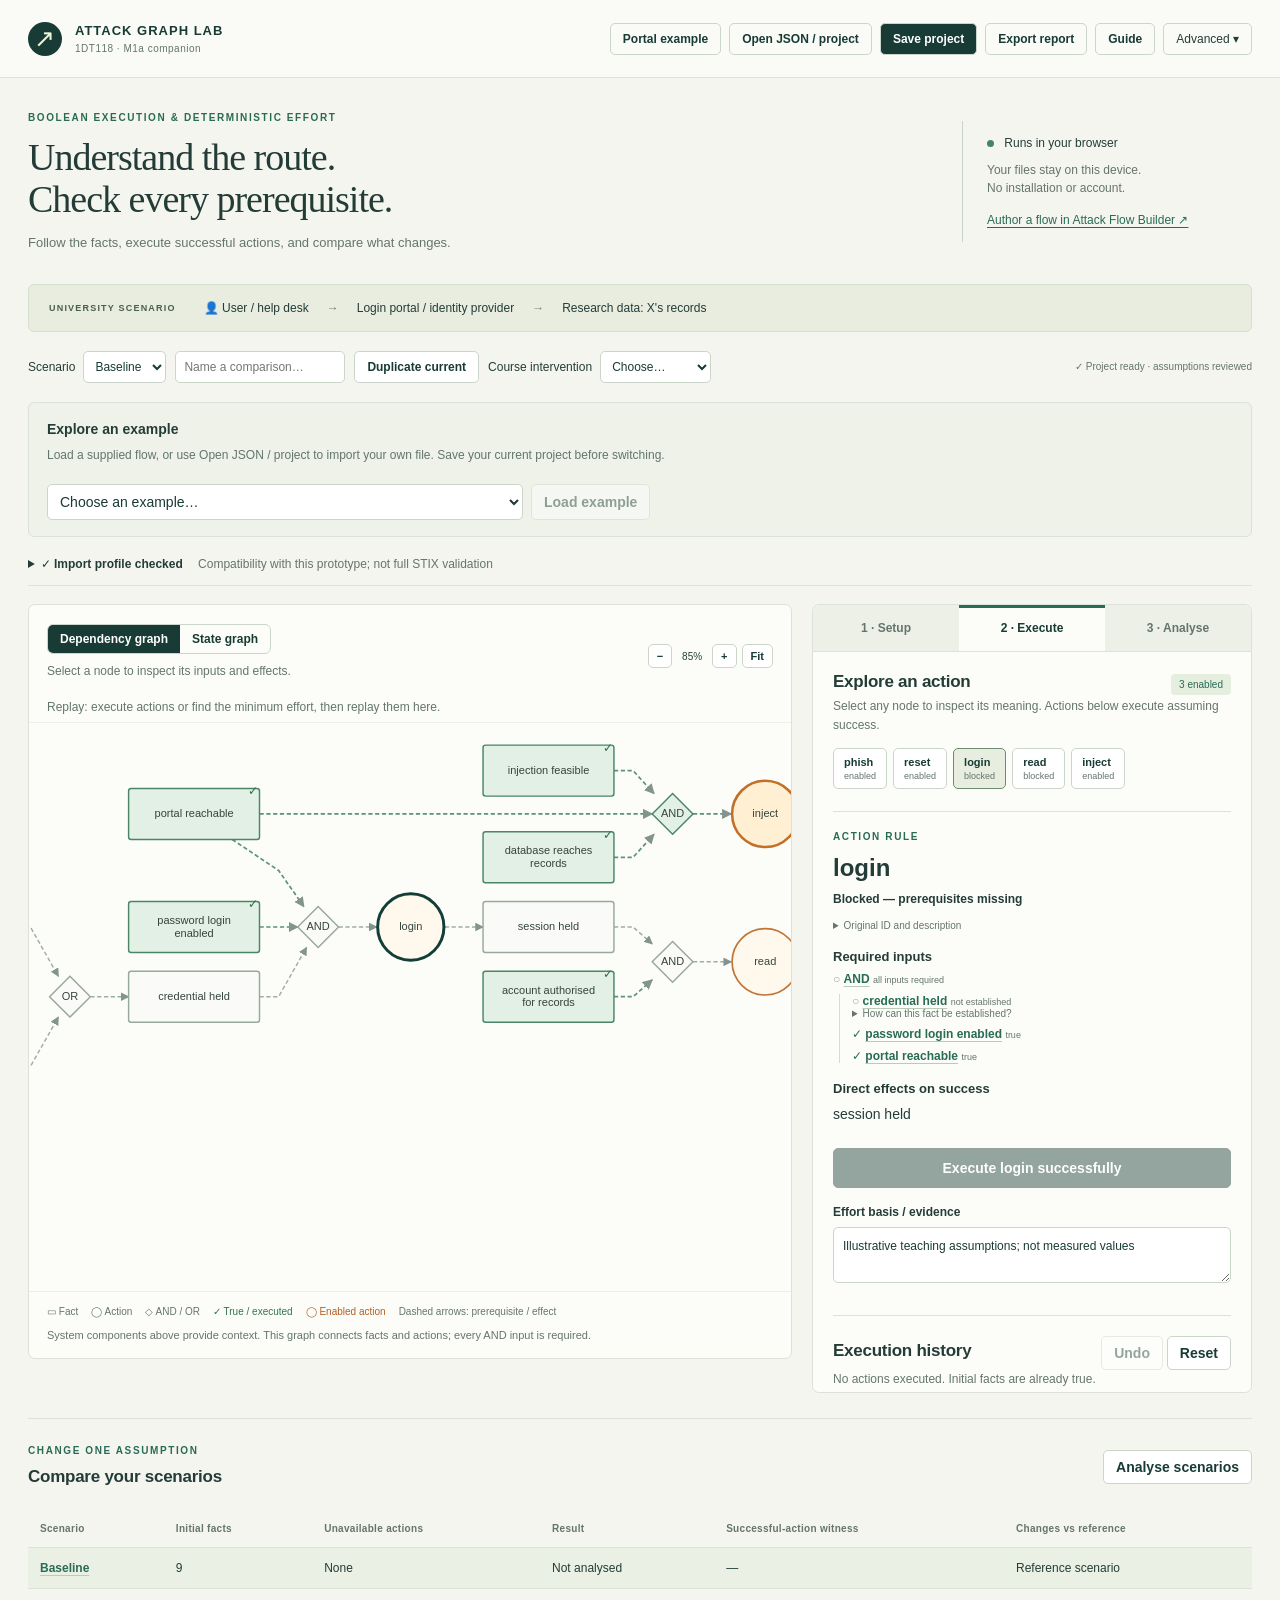
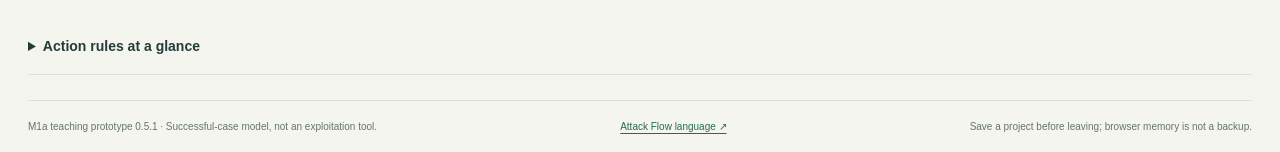
==== commit a954446d: "updated M1A tool Revised the tool and added a guide and new examples based on the course literature." ====
--- a/attack-flow-companion/index.html
+++ b/attack-flow-companion/index.html
@@ -1,4 +1,4 @@
 <!doctype html>
-<html lang="en"><head><meta charset="UTF-8"><meta name="viewport" content="width=device-width, initial-scale=1.0"><meta name="description" content="Explore Boolean attack rules, successful execution, and minimum effort in a browser-only teaching lab."><title>Attack Graph Lab · M1a</title>  <script type="module" crossorigin src="./assets/index-CYoRhd_j.js"></script>
-  <link rel="stylesheet" crossorigin href="./assets/index-DUgejhs0.css">
+<html lang="en"><head><meta charset="UTF-8"><meta name="viewport" content="width=device-width, initial-scale=1.0"><meta name="description" content="Explore Boolean attack rules, successful execution, and minimum effort in a browser-only teaching lab."><title>Attack Graph Lab · M1a</title>  <script type="module" crossorigin src="./assets/index-_Dj3r3zJ.js"></script>
+  <link rel="stylesheet" crossorigin href="./assets/index-jMHyhS-u.css">
 </head><body><div id="app"></div></body></html>
--- a/attack-flow-companion/assets/index-jMHyhS-u.css
+++ b/attack-flow-companion/assets/index-jMHyhS-u.css
@@ -0,0 +1 @@
+:root{color:#243c38;font-synthesis:none;--ink:#183b35;--green:#286b56;--line:#dce2d8;--muted:#64756d;--orange:#b45d24;background:#f5f5ef;font-family:Inter,ui-sans-serif,-apple-system,BlinkMacSystemFont,Segoe UI,sans-serif;font-size:14px}*{box-sizing:border-box}body{margin:0}button,input,select,textarea{font:inherit}button,select,input,textarea{color:var(--ink);background:#fff;border:1px solid #cbd5ca;border-radius:5px}button{cursor:pointer;padding:8px 12px;font-weight:550;transition:background .12s}button:hover:not(:disabled){background:#e6eee3}button:disabled{opacity:.45;cursor:not-allowed}button:focus-visible,a:focus-visible,input:focus-visible,select:focus-visible,textarea:focus-visible,[tabindex]:focus-visible{outline-offset:3px;outline:3px solid #e2ac50}input,select,textarea{max-width:100%;padding:9px}input[type=checkbox]{width:16px;height:16px;accent-color:var(--green);flex-shrink:0}textarea{resize:vertical;width:100%;line-height:1.5}select{cursor:pointer}h1,h2,h3,h4,p{margin-top:0}h2{letter-spacing:-.25px;margin-bottom:10px;font-size:17px}h3{margin-bottom:8px;font-size:24px}h4{margin:18px 0 8px;font-size:13px}p{margin-bottom:12px;line-height:1.55}a{color:var(--green);text-underline-offset:3px}small,.tiny{font-size:11px}.muted{color:var(--muted);font-size:12px}.eyebrow{letter-spacing:1.6px;color:var(--green);margin-bottom:9px;font-size:10px;font-weight:750}code{overflow-wrap:anywhere;font-size:11px}label{line-height:1.5}input[type=checkbox]+span{flex:1}.topbar{border-bottom:1px solid var(--line);background:#fafbf6;justify-content:space-between;align-items:center;gap:20px;height:78px;padding:0 max(28px,50vw - 750px);display:flex}.brand{letter-spacing:1px;color:var(--ink);align-items:center;gap:13px;font-size:13px;font-weight:750;text-decoration:none;display:flex}.brand small{letter-spacing:.5px;color:var(--muted);margin-top:5px;font-size:10px;font-weight:400;display:block}.brand-mark{background:var(--ink);color:#eef5d9;border-radius:50%;place-content:center;width:34px;height:34px;font-size:25px;display:grid}.topbar nav{gap:8px;display:flex}.topbar nav button{background:0 0;font-size:12px}.topbar nav #save-project{background:var(--ink);color:#fff}.topbar nav #save-project:hover{background:#2c5d4f}main{max-width:1500px;margin:auto;padding:32px 28px 20px}.intro{justify-content:space-between;align-items:center;gap:30px;margin-bottom:30px;display:flex}.intro h1{letter-spacing:-1px;margin:10px 0 12px;font-family:Georgia,Times New Roman,serif;font-size:38px;font-weight:400;line-height:1.13}.intro>div>p:last-child{color:var(--muted);margin-bottom:0;font-size:13px}.intro aside{border-left:1px solid #c9d4c7;min-width:290px;padding:12px 0 12px 24px;font-size:12px;line-height:1.7}.intro aside p{color:var(--muted);margin:7px 0 12px}.local-dot{background:#468465;border-radius:50%;width:7px;height:7px;margin-right:7px;display:inline-block}.scenario-strip{background:#e8eddf;border:1px solid #d5dfcc;border-radius:6px;flex-wrap:wrap;align-items:center;gap:18px;padding:16px 20px;font-size:12px;display:flex}.scenario-strip strong{letter-spacing:1.2px;color:#496048;margin-right:10px;font-size:9px}.scenario-strip b{color:#71836a;font-weight:400}.scenario-toolbar{flex-wrap:wrap;align-items:center;gap:9px;padding:19px 0;display:flex}.scenario-toolbar label{align-items:center;gap:8px;font-size:12px;display:flex}.scenario-toolbar select{max-width:230px;padding:7px}.scenario-toolbar input{width:170px;padding:8px;font-size:12px}.scenario-toolbar button{font-size:12px}.save-status{color:var(--muted);margin-left:auto;font-size:10px}.notice{background:#fff3dc;border:1px solid #e5d7b4;border-radius:5px;margin-bottom:12px;padding:12px 42px 12px 15px;font-size:12px;line-height:1.5;position:relative}.notice button{background:0 0;border:0;font-size:20px;position:absolute;top:5px;right:6px}.previous{color:var(--muted);margin-bottom:12px;font-size:11px}.previous button{padding:4px 8px;font-size:11px}.import-report{border-bottom:1px solid var(--line);margin-bottom:18px;padding-bottom:14px;font-size:12px}.import-report summary{cursor:pointer;font-weight:600}.import-report summary span{color:var(--muted);margin-left:12px;font-weight:400}.import-report li{padding:6px 0;line-height:1.5}.import-report li strong{text-transform:uppercase;font-size:10px}.import-report li code{color:var(--muted);display:block}.import-report .error{color:#923d25}.import-report>p{color:var(--muted)}.workspace{grid-template-columns:minmax(0,1fr) 440px;align-items:start;gap:20px;display:grid}.graph-panel,.control-panel{border:1px solid var(--line);background:#fcfdf8;border-radius:7px;overflow:hidden}.panel-heading{justify-content:space-between;align-items:center;gap:12px;display:flex}.graph-panel>.panel-heading{padding:19px 18px 5px}.panel-heading p{margin-bottom:8px}.panel-heading h2{margin-bottom:5px}.zoom-controls{align-items:center;gap:5px;font-size:10px;display:flex}.zoom-controls button{padding:5px 8px;font-size:11px}.zoom-controls span{text-align:center;min-width:30px}.graph-scroll{background-color:#fcfdf8;background-image:radial-gradient(#dce3d5 .7px,#0000 .7px);background-size:18px 18px;border-top:1px solid #edf0e8;border-bottom:1px solid #edf0e8;height:570px;overflow:auto}.graph-content{padding:0}.graph-scroll svg{max-width:none;display:block}.edge{fill:none;stroke:#9faea5;stroke-width:1.7px;stroke-dasharray:5 3}.edge.live{stroke:#5c937a;stroke-width:2px}.node{cursor:pointer;outline:none}.node>circle,.node>rect,.node>path{fill:#fafbf8;stroke:#97a99b;stroke-width:1.7px}.node text{fill:#35453d;pointer-events:none;font-size:13px}.node.action>circle{fill:#fff9ed;stroke:#c07639;stroke-width:2px}.node.enabled>circle{fill:#fff0d3;stroke:#c27029;stroke-width:3px}.node.active>circle,.node.active>rect,.node.active>path{fill:#e3f0e5;stroke:#4a8666}.node.goal>rect{fill:#faf1d9;stroke:#a98029;stroke-width:2.5px}.node.unavailable{opacity:.45}.node.selected>circle,.node.selected>rect,.node.selected>path,.node:focus>circle,.node:focus>rect,.node:focus>path{stroke:#123e37;stroke-width:3.5px}.node .check{fill:#276c46;font-size:14px;font-weight:800}.legend{color:var(--muted);flex-wrap:wrap;gap:13px;padding:14px 18px 6px;font-size:10px;display:flex}.legend .orange{color:var(--orange)}.yes{color:#34744f}.model-caution{color:var(--muted);margin:0;padding:4px 18px 14px;font-size:11px}.tabs{border-bottom:1px solid var(--line);background:#edf0e6;display:flex}.tabs button{color:var(--muted);background:0 0;border:0;border-radius:0;flex:1;padding:16px 5px;font-size:12px}.tabs button[aria-selected=true]{color:var(--ink);box-shadow:inset 0 3px var(--green);background:#fcfdf8}.panel-body{max-height:740px;padding:20px;overflow:auto}.field{margin:15px 0;font-size:12px;font-weight:550;display:block}.field input,.field textarea,.field select{width:100%;margin-top:6px;font-weight:400;display:block}.fact-list{grid-template-columns:1fr 1fr;gap:7px 12px;display:grid}.fact-list label,fieldset>label,.review{align-items:start;gap:7px;font-size:11px;display:flex}fieldset{border:1px solid var(--line);border-radius:5px;margin:15px 0;padding:12px}legend{padding:0 5px;font-size:11px;font-weight:650}.review{background:#eaf0e3;border-radius:4px;margin-bottom:25px;padding:12px;line-height:1.55}.costs{border-collapse:collapse;width:100%;font-size:12px}.costs th,.costs td{text-align:left;border-bottom:1px solid var(--line);padding:8px 4px}.costs th small{color:var(--muted);font-weight:400;display:block}.costs .effort{width:95px;padding:7px}.costs thead th{color:var(--muted);font-size:10px;font-weight:500}.text-button{text-align:left;color:var(--green);text-underline-offset:3px;border:0;padding:0;font-weight:550;-webkit-text-decoration:underline #bacbb9;text-decoration:underline #bacbb9;background:0 0!important}.badge{color:var(--green);white-space:nowrap;background:#e6eedf;border-radius:4px;padding:5px 8px;font-size:10px}.action-picker{flex-wrap:wrap;gap:6px;margin:14px 0 22px;display:flex}.action-picker button{text-align:left;padding:7px 10px;font-size:11px}.action-picker span{color:var(--muted);margin-top:3px;font-size:9px;font-weight:400;display:block}.action-picker .chosen{background:#e7eddf;border-color:#6b8c71}.inspector{border-top:1px solid var(--line);border-bottom:1px solid var(--line);margin-bottom:20px;padding:17px 0}.inspector details{color:var(--muted);font-size:10px}.inspector details code{margin:9px 0;display:block}.node-status{font-size:12px;font-weight:600}.requirements{margin:0;padding-left:0;font-size:12px;list-style:none}.requirements ul{border-left:1px solid #d3dfce;margin:5px 0 7px 6px;padding-left:12px;list-style:none}.requirements li{margin:8px 0}.requirements small{color:var(--muted);font-size:9px}.truth{color:#9aa69b}.truth.yes{color:var(--green)}.primary{background:var(--ink);border-color:var(--ink);color:#fff}.primary:hover:not(:disabled){background:#2d5d4b}.wide{width:100%;margin-top:10px;padding:11px}.button-row{flex-wrap:wrap;gap:8px;margin:20px 0;display:flex}.history{padding-left:20px;font-size:12px}.history li{padding:7px 0}.history p{color:var(--muted);margin:4px 0;font-size:11px}.history small{float:right;color:var(--muted)}.success{background:#ebf3e5;border-left:3px solid #4d8558;padding:12px;font-size:12px}.result{border-top:1px solid var(--line);border-bottom:1px solid var(--line);margin:20px 0;padding:20px 0}.result-number{color:var(--ink);margin:8px 0 15px;font-family:Georgia,serif;font-size:32px;line-height:1.3}.result-number small{font-family:inherit;font-size:17px}.result p{font-size:12px}.witness{padding-left:20px;font-size:13px;line-height:2.3}.witness span{float:right;color:var(--muted);font-size:11px}.scope{background:#f0f2e9;border-radius:4px;padding:1px 13px 8px}.scope p{color:var(--muted);font-size:11px}.comparison{border-top:1px solid var(--line);margin:25px 0;padding:24px 0}.comparison>.panel-heading{margin-bottom:18px}.table-scroll{overflow:auto}.comparison table{border-collapse:collapse;width:100%;min-width:650px;font-size:12px}.comparison th,.comparison td{text-align:left;border-bottom:1px solid var(--line);padding:13px 12px}.comparison thead th{letter-spacing:.3px;color:var(--muted);font-size:10px;font-weight:550}.comparison .current{background:#eaf0e3}footer{border-top:1px solid var(--line);color:var(--muted);flex-wrap:wrap;justify-content:space-between;gap:15px;padding-top:20px;font-size:10px;display:flex}.rule-summary{border-bottom:1px solid var(--line);margin:0 0 25px;padding:0 0 20px}.rule-summary>summary{cursor:pointer;font-size:14px;font-weight:650}.rule-summary p{margin-top:15px}.rule-summary table{border-collapse:collapse;width:100%;min-width:650px;font-size:12px}.rule-summary td,.rule-summary th{text-align:left;border-bottom:1px solid var(--line);padding:12px;line-height:1.7}.rule-summary th small{color:var(--muted);font-size:10px;font-weight:400;display:block}@media (min-width:1700px){.workspace{grid-template-columns:minmax(0,1fr) 470px}.graph-scroll{height:650px}.panel-body{max-height:820px}}@media (max-width:1100px){.workspace{grid-template-columns:minmax(0,1fr) 380px}.topbar{flex-wrap:wrap;height:auto;min-height:78px;padding:18px 22px}.intro h1{font-size:33px}.scenario-toolbar .save-status{margin-left:0}.fact-list{grid-template-columns:1fr}.graph-scroll{height:560px}}@media (max-width:800px){main{padding:22px 16px}.workspace{grid-template-columns:1fr}.intro{align-items:start;gap:20px}.intro aside{min-width:0;max-width:220px;padding-left:15px;font-size:11px}.intro h1{font-size:29px}.graph-scroll{height:400px}.panel-body{max-height:none}.topbar nav{flex-wrap:wrap}.topbar nav button{padding:7px;font-size:11px}.scenario-strip{gap:10px}.comparison .panel-heading{align-items:start}.import-report summary span{margin:6px 0;display:block}.fact-list{grid-template-columns:1fr 1fr}}@media (max-width:500px){.intro{display:block}.intro aside{border-left:0;max-width:none;padding:10px 0}.intro h1 br{display:initial}.scenario-toolbar{align-items:stretch}.scenario-toolbar label{flex-wrap:wrap}.panel-body{padding:16px}.scenario-strip{font-size:11px}.fact-list{grid-template-columns:1fr}.zoom-controls{gap:3px}.graph-panel>.panel-heading{padding:14px 10px 5px}.graph-panel h2{font-size:15px}}.example-library{border:1px solid var(--line);background:#eef2e8;border-radius:6px;flex-wrap:wrap;justify-content:space-between;align-items:center;gap:20px;margin:0 0 20px;padding:16px 18px;display:flex}.example-library label{font-weight:650}.example-library p{margin:6px 0 0;font-size:12px}.example-controls{flex-wrap:wrap;gap:8px;max-width:100%;display:flex}.example-controls select{min-width:220px;max-width:100%;padding:8px}.example-controls button{white-space:nowrap}@media (max-width:500px){.example-controls{width:100%}.example-controls select{width:100%;min-width:0}}.view-switch{border:1px solid #cbd5ca;border-radius:6px;margin-bottom:8px;display:inline-flex;overflow:hidden}.view-switch button{background:0 0;border:0;border-radius:0;padding:7px 12px;font-size:12px}.view-switch button[aria-pressed=true]{background:var(--ink);color:#fff}.anim-bar{flex-wrap:wrap;align-items:center;gap:6px;padding:6px 18px 10px;font-size:11px;display:flex}.anim-bar label{align-items:center;gap:5px;display:flex}.anim-bar select{padding:5px;font-size:11px}.anim-bar button{padding:5px 9px;font-size:11px}.anim-bar .playing{background:#fff0d3}.anim-step{color:var(--ink);font-weight:600}.state-options{flex-wrap:wrap;gap:16px;padding:0 18px 4px;font-size:11px;display:flex}.state-options label{align-items:center;gap:6px;display:flex}.state-stats,.state-trace{margin:4px 0;padding:0 18px;font-size:11px}.state-trace{color:var(--ink)}.state-message{padding:24px;font-size:13px}.sedge path{fill:none;stroke:#9faea5;stroke-width:1.6px}.sedge text{fill:#6a5a40;paint-order:stroke;stroke:#fcfdf8;stroke-width:3px;font-size:10px}.sedge.witness path{stroke:#4a8666;stroke-width:3.2px}.sedge.trace path{stroke:#c27029;stroke-width:3.2px;stroke-dasharray:none}.sedge.blocked path{stroke:#c9877a;stroke-dasharray:6 4}.sedge.blocked text{fill:#9a4a3a}.snode rect{fill:#fafbf8;stroke:#97a99b;stroke-width:1.6px}.snode text{fill:#35453d;font-size:10.5px}.snode .sname{font-size:11.5px;font-weight:700}.snode.initial rect{stroke:#123e37;stroke-width:2.6px}.snode.goal rect{fill:#faf1d9;stroke:#a98029;stroke-width:2.4px}.snode.deadend{opacity:.5}.snode.outside{opacity:.55}.state-withheld{color:#9a4a3a;margin:4px 0;padding:0 18px;font-size:11px}.snode.outside rect{stroke-dasharray:5 4;fill:#f6f6f2}.snode.visited rect{fill:#e3f0e5;stroke:#4a8666}.snode.current rect{stroke:#c27029;stroke-width:3.4px}.snode .step{fill:#c27029}.snode .stepn{fill:#fff;font-size:10px;font-weight:700}.node.stepping>circle{stroke:#c27029;stroke-width:5px;fill:#ffe2b0}.node.fresh>rect,.node.fresh>path{stroke:#c27029;stroke-width:3.5px}.state-counts{padding:20px}.state-counts table{border-collapse:collapse;font-size:12px}.state-counts td,.state-counts th{text-align:left;padding:4px 10px}.bar{background:#5c937a;border-radius:2px;height:10px;display:inline-block}.paths{border-top:1px solid var(--line);margin-top:22px;padding-top:18px}.metrics table{border-collapse:collapse;width:100%;font-size:12px}.metrics th,.metrics td{text-align:left;border-bottom:1px solid var(--line);padding:6px 4px}.metrics th{font-weight:500}.warning{color:#8a5a12;font-size:11px}.error{color:#923d25;font-size:12px}.advanced-menu{font-size:12px;position:relative}.advanced-menu summary{cursor:pointer;border:1px solid #cbd5ca;border-radius:5px;padding:8px 12px;list-style:none}.menu-pop{z-index:20;background:#fff;border:1px solid #cbd5ca;border-radius:6px;width:240px;padding:12px;position:absolute;top:calc(100% + 6px);right:0;box-shadow:0 6px 20px #00000014}.menu-pop label{align-items:center;gap:6px;display:flex}.menu-pop p{margin:6px 0 0}@media (prefers-reduced-motion:reduce){*{transition:none!important}}.reading{color:#5b6b3f;margin:4px 0 10px;font-size:11px;font-style:italic}.state-options-box{padding:0 18px 4px;font-size:11px}.state-options-box summary{cursor:pointer;font-weight:600}.state-options-box summary .muted{margin-left:6px;font-weight:400}.state-options-box .state-options{padding:6px 0 2px}.anim-hint{margin:4px 0 6px;padding:0 18px}.metf{border-top:1px solid var(--line);margin-top:24px;padding-top:18px}.topbar nav .nav-link{color:var(--ink);background:0 0;border:1px solid #cbd5ca;border-radius:5px;align-items:center;padding:8px 12px;font-size:12px;font-weight:550;text-decoration:none;display:inline-flex}.topbar nav .nav-link:hover{background:#e6eee3}
